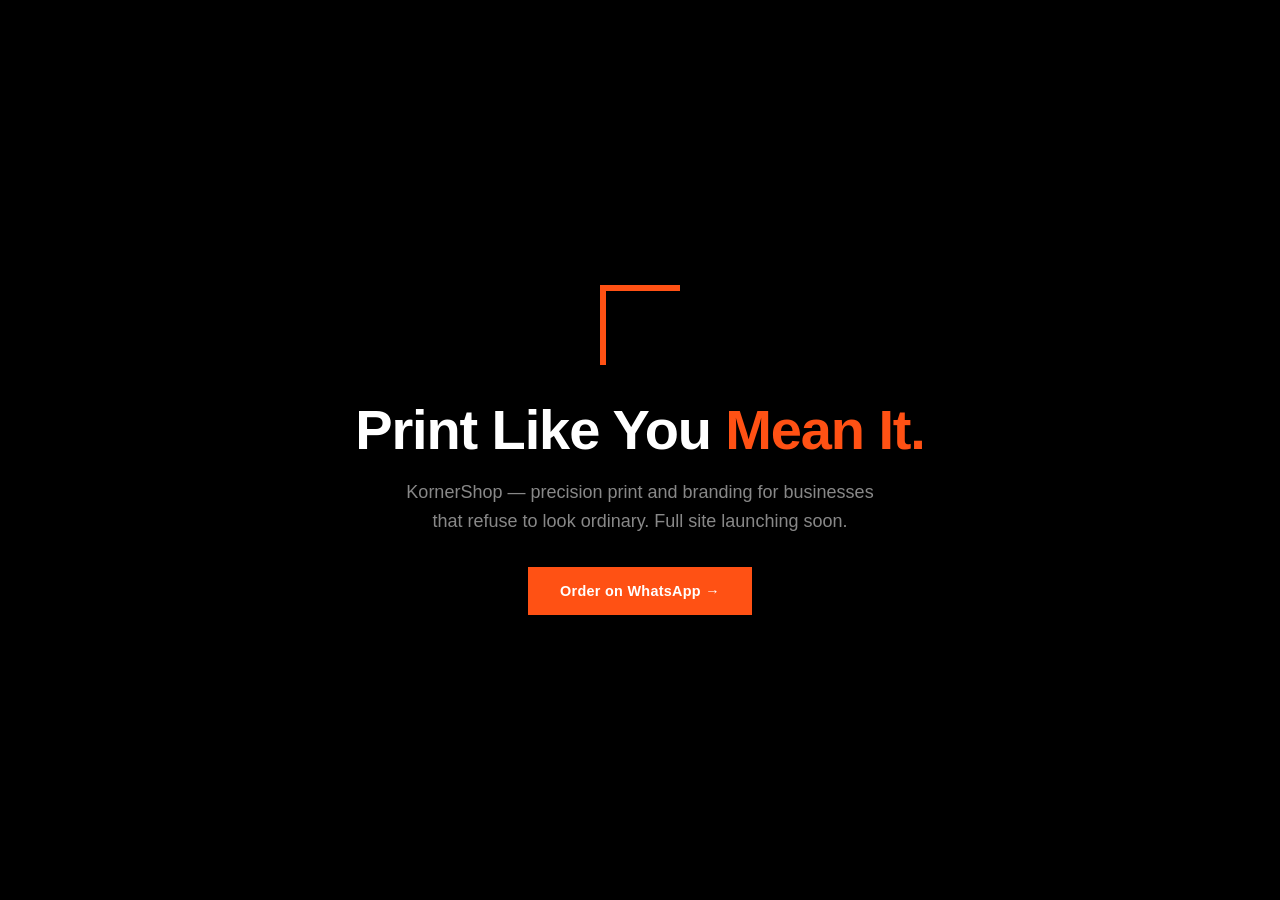
==== index.html @ e6c9abdc "Initial deploy — coming soon placeholder" ====
<!DOCTYPE html>
<html lang="en">
<head>
  <meta charset="UTF-8">
  <meta name="viewport" content="width=device-width, initial-scale=1.0">
  <title>KornerShop — Print Like You Mean It.</title>
  <style>
    * { margin: 0; padding: 0; box-sizing: border-box; }
    body {
      background: #000;
      color: #fff;
      font-family: 'Arial', sans-serif;
      min-height: 100vh;
      display: flex;
      flex-direction: column;
      align-items: center;
      justify-content: center;
      text-align: center;
      padding: 2rem;
    }
    .mark {
      width: 80px;
      height: 80px;
      border-top: 6px solid #FF5114;
      border-left: 6px solid #FF5114;
      margin-bottom: 2rem;
    }
    h1 {
      font-size: clamp(2rem, 5vw, 3.5rem);
      font-weight: 700;
      letter-spacing: -0.02em;
      margin-bottom: 1rem;
    }
    .orange { color: #FF5114; }
    p {
      font-size: 1.125rem;
      color: #888;
      max-width: 480px;
      line-height: 1.6;
      margin-bottom: 2rem;
    }
    a {
      display: inline-block;
      background: #FF5114;
      color: #fff;
      padding: 1rem 2rem;
      text-decoration: none;
      font-weight: 600;
      font-size: 0.9rem;
      letter-spacing: 0.02em;
    }
  </style>
</head>
<body>
  <div class="mark"></div>
  <h1>Print Like You <span class="orange">Mean It.</span></h1>
  <p>KornerShop — precision print and branding for businesses that refuse to look ordinary. Full site launching soon.</p>
  <a href="https://wa.me/+2348169223401?text=Hi%20KornerShop%2C%20I%27d%20like%20to%20discuss%20a%20print%20order."
     target="_blank">Order on WhatsApp →</a>
</body>
</html>
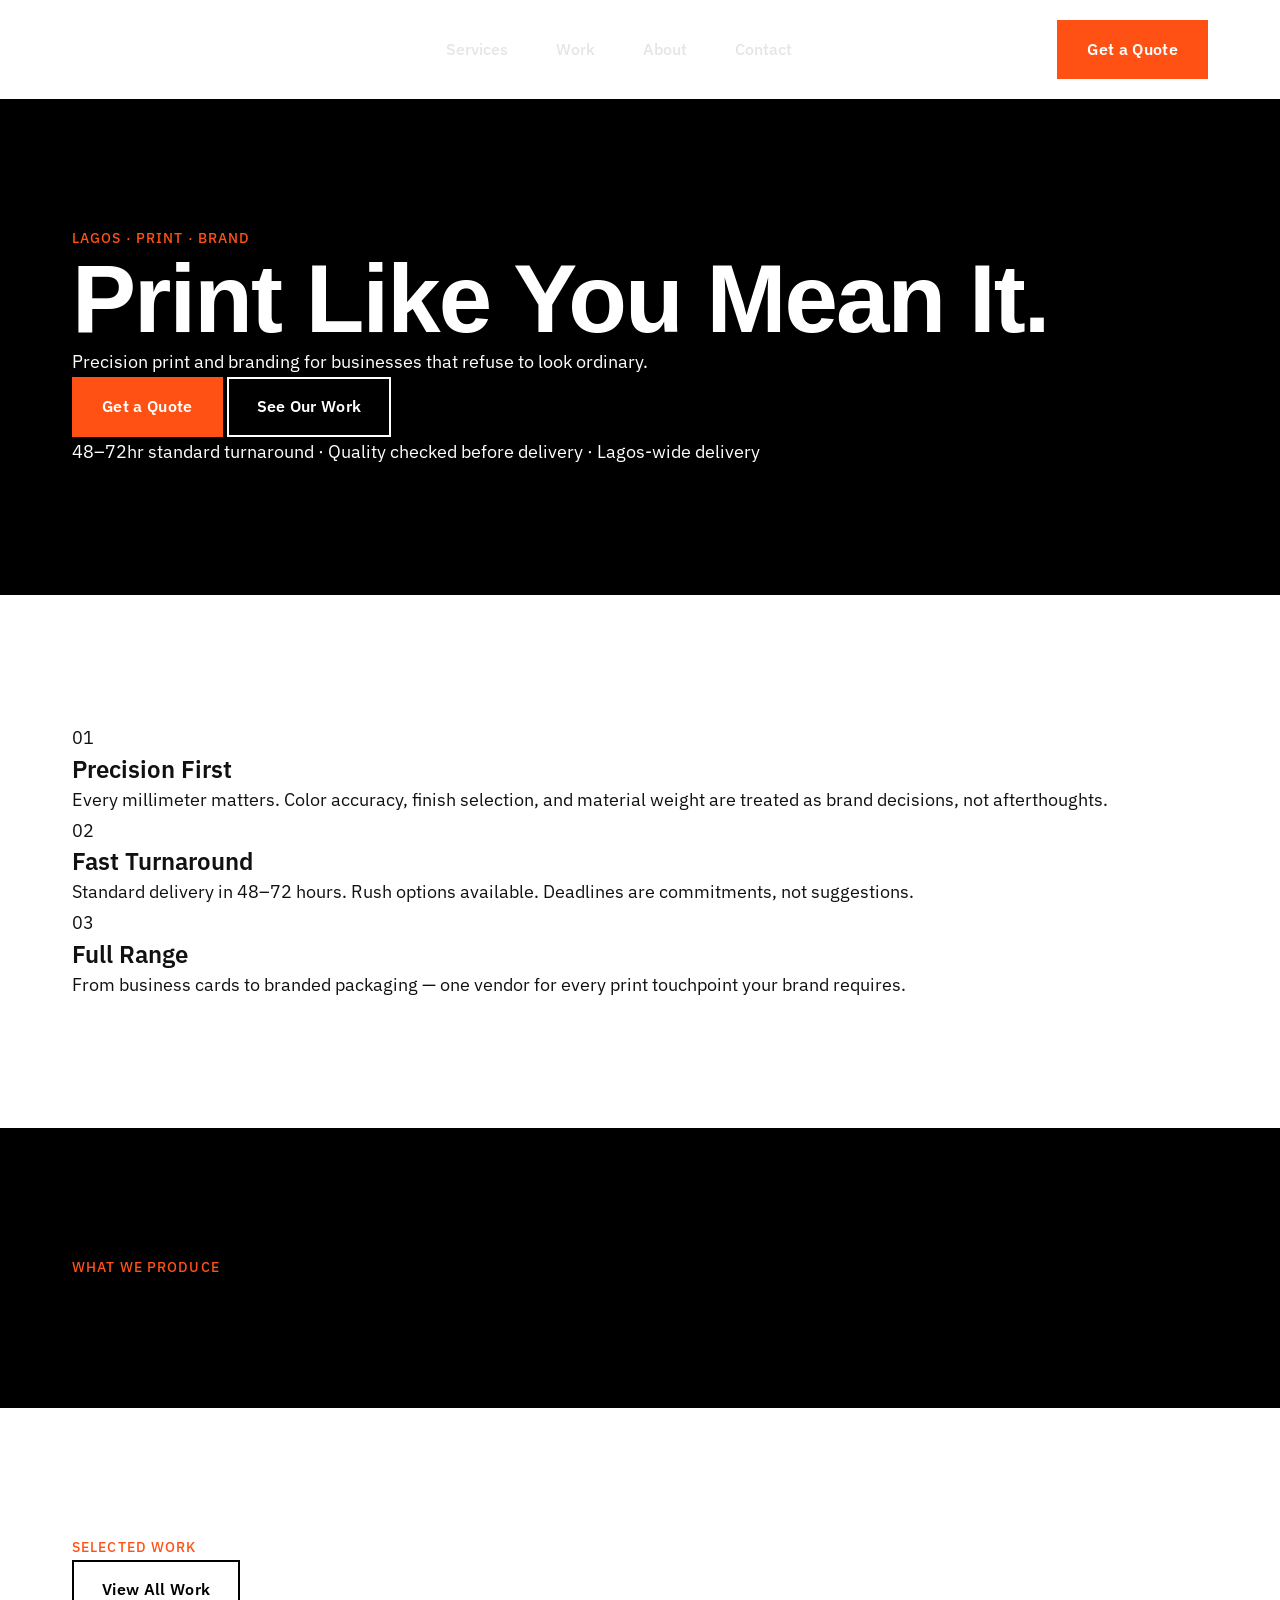
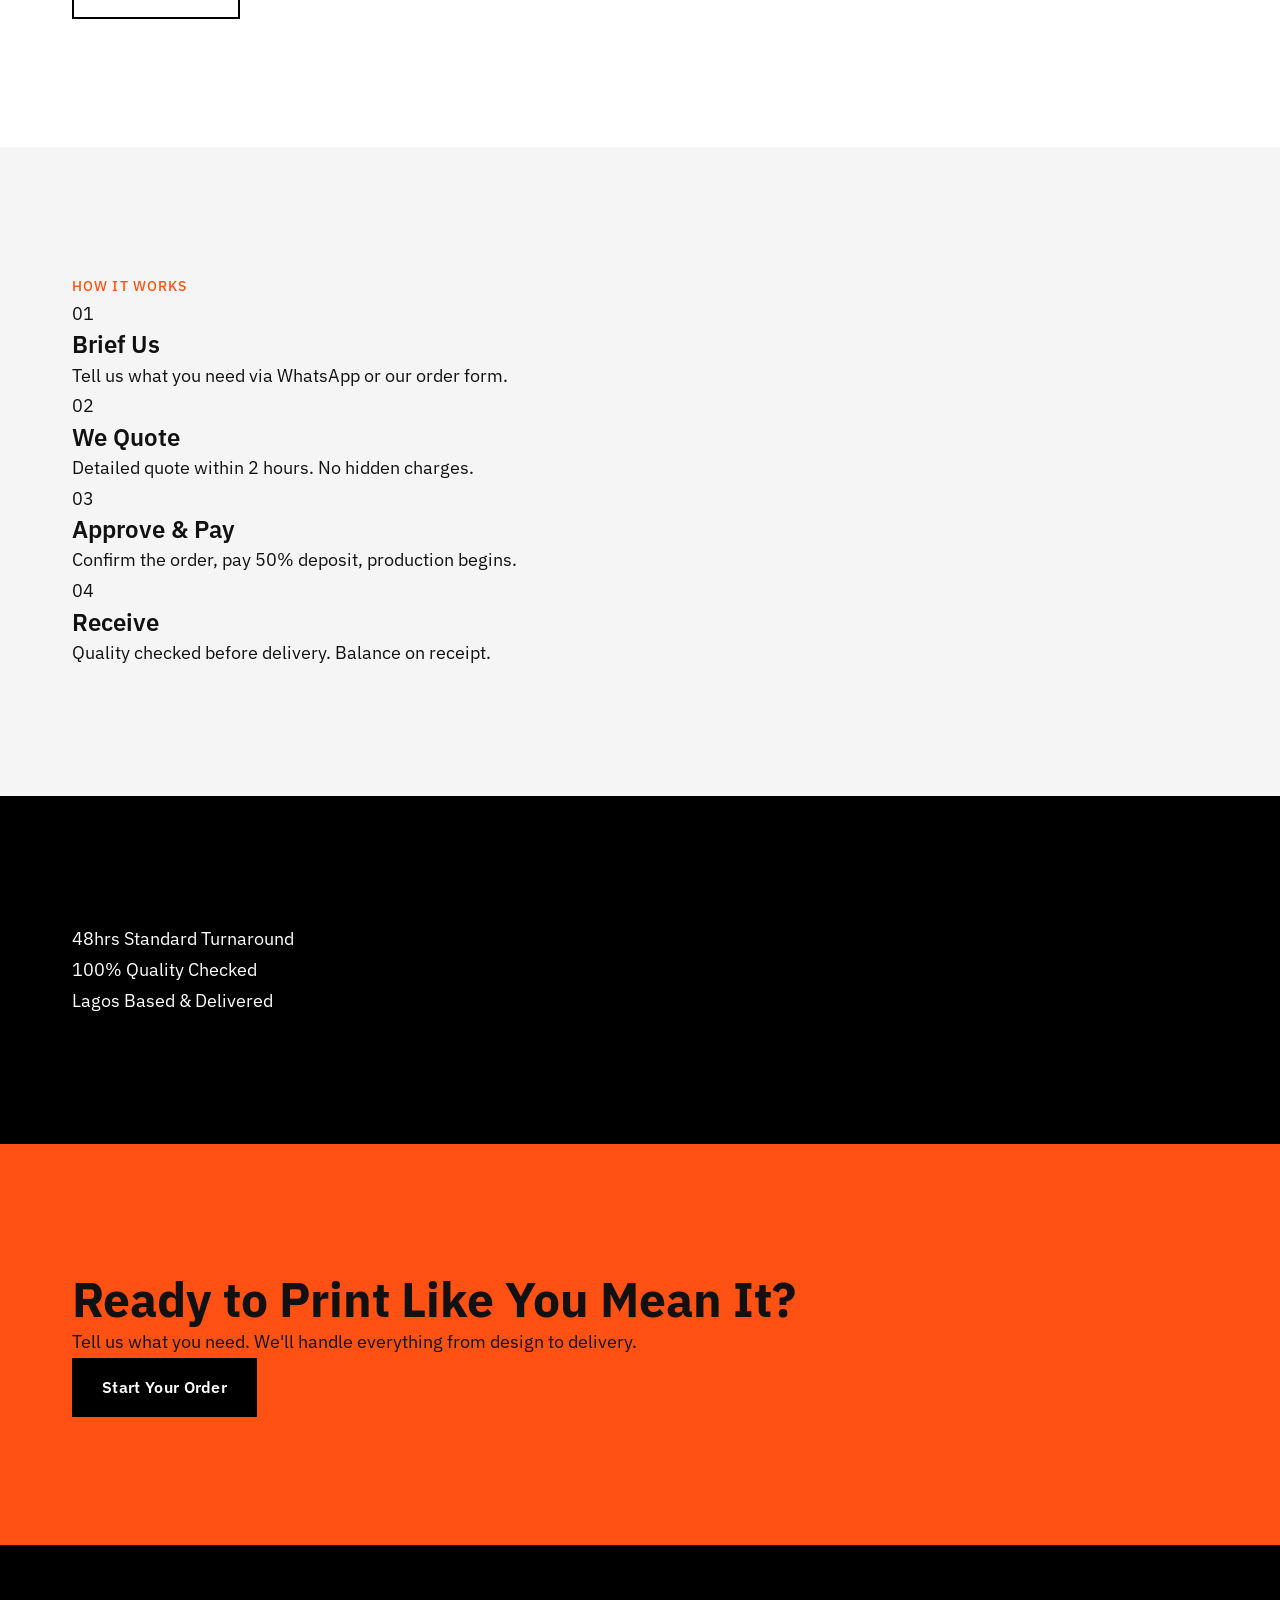
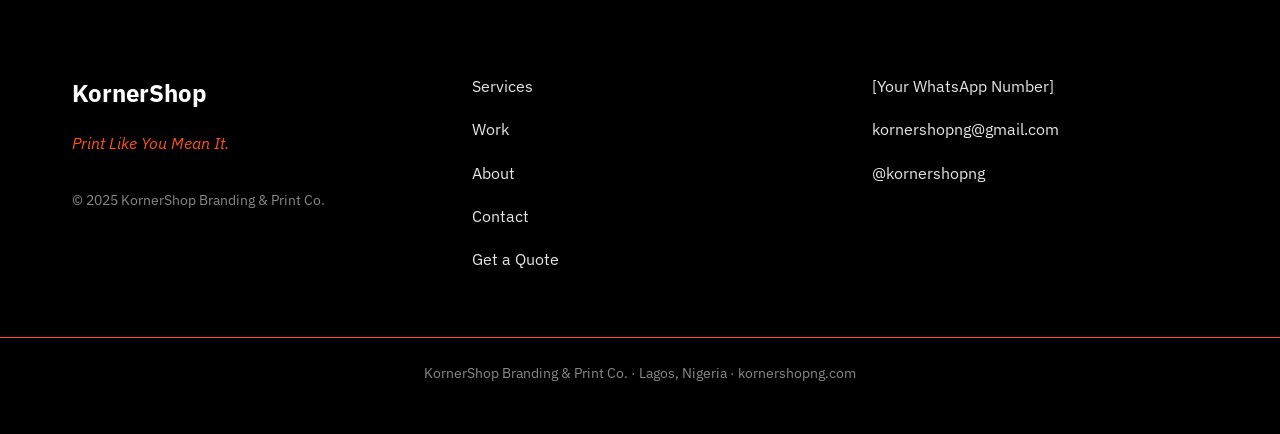
==== commit 282f6d59: "Updated CSS files and added new HTML pages for the website. The commit includes modifications to the" ====
--- a/index.html
+++ b/index.html
@@ -3,59 +3,247 @@
 <head>
   <meta charset="UTF-8">
   <meta name="viewport" content="width=device-width, initial-scale=1.0">
+
+  <!-- Primary Meta -->
   <title>KornerShop — Print Like You Mean It.</title>
-  <style>
-    * { margin: 0; padding: 0; box-sizing: border-box; }
-    body {
-      background: #000;
-      color: #fff;
-      font-family: 'Arial', sans-serif;
-      min-height: 100vh;
-      display: flex;
-      flex-direction: column;
-      align-items: center;
-      justify-content: center;
-      text-align: center;
-      padding: 2rem;
-    }
-    .mark {
-      width: 80px;
-      height: 80px;
-      border-top: 6px solid #FF5114;
-      border-left: 6px solid #FF5114;
-      margin-bottom: 2rem;
-    }
-    h1 {
-      font-size: clamp(2rem, 5vw, 3.5rem);
-      font-weight: 700;
-      letter-spacing: -0.02em;
-      margin-bottom: 1rem;
-    }
-    .orange { color: #FF5114; }
-    p {
-      font-size: 1.125rem;
-      color: #888;
-      max-width: 480px;
-      line-height: 1.6;
-      margin-bottom: 2rem;
-    }
-    a {
-      display: inline-block;
-      background: #FF5114;
-      color: #fff;
-      padding: 1rem 2rem;
-      text-decoration: none;
-      font-weight: 600;
-      font-size: 0.9rem;
-      letter-spacing: 0.02em;
-    }
-  </style>
+  <meta name="description" content="Precision print and branding for businesses that refuse to look ordinary. Business cards, packaging, signage, branded clothing and more. Based in Lagos, Nigeria.">
+  <meta name="author" content="KornerShop Branding & Print Co.">
+
+  <!-- Open Graph -->
+  <meta property="og:type"        content="website">
+  <meta property="og:url"         content="https://kornershopng.com/">
+  <meta property="og:title"       content="KornerShop — Print Like You Mean It.">
+  <meta property="og:description" content="Precision print and branding for businesses that refuse to look ordinary.">
+  <meta property="og:image"       content="/assets/images/ui/og-image.jpg">
+
+  <!-- Twitter -->
+  <meta name="twitter:card"        content="summary_large_image">
+  <meta name="twitter:title"       content="KornerShop — Print Like You Mean It.">
+  <meta name="twitter:description" content="Precision print and branding for businesses that refuse to look ordinary.">
+  <meta name="twitter:image"       content="/assets/images/ui/og-image.jpg">
+
+  <!-- Favicon -->
+  <link rel="icon" type="image/svg+xml" href="/assets/images/logo/favicon.svg">
+
+  <!-- Google Fonts preconnect -->
+  <link rel="preconnect" href="https://fonts.googleapis.com">
+  <link rel="preconnect" href="https://fonts.gstatic.com" crossorigin>
+
+  <!-- CSS — order matters -->
+  <link rel="stylesheet" href="/assets/css/variables.css">
+  <link rel="stylesheet" href="/assets/css/reset.css">
+  <link rel="stylesheet" href="/assets/css/global.css">
+  <link rel="stylesheet" href="/assets/css/components.css">
+  <link rel="stylesheet" href="/assets/css/animations.css">
 </head>
+
 <body>
-  <div class="mark"></div>
-  <h1>Print Like You <span class="orange">Mean It.</span></h1>
-  <p>KornerShop — precision print and branding for businesses that refuse to look ordinary. Full site launching soon.</p>
-  <a href="https://wa.me/+2348169223401?text=Hi%20KornerShop%2C%20I%27d%20like%20to%20discuss%20a%20print%20order."
-     target="_blank">Order on WhatsApp →</a>
+
+  <!-- NAVIGATION -->
+  <header class="nav" id="nav">
+    <div class="container nav__inner">
+      <a href="/" class="nav__logo" aria-label="KornerShop Home">
+        <!-- Logo SVG inline or img tag goes here -->
+        <span class="nav__wordmark">KornerShop</span>
+      </a>
+
+      <nav class="nav__links" aria-label="Primary navigation">
+        <a href="/services.html">Services</a>
+        <a href="/work.html">Work</a>
+        <a href="/about.html">About</a>
+        <a href="/contact.html">Contact</a>
+      </nav>
+
+      <a href="https://wa.me/[YOUR_NUMBER]?text=Hi%20KornerShop%2C%20I%27d%20like%20to%20discuss%20a%20print%20order."
+         class="btn btn--primary nav__cta"
+         target="_blank"
+         rel="noopener noreferrer">
+        Get a Quote
+      </a>
+
+      <button class="nav__hamburger" aria-label="Open menu" aria-expanded="false" aria-controls="mobile-menu">
+        <span></span>
+        <span></span>
+        <span></span>
+      </button>
+    </div>
+  </header>
+
+  <!-- MOBILE MENU -->
+  <div class="mobile-menu" id="mobile-menu" aria-hidden="true">
+    <nav aria-label="Mobile navigation">
+      <a href="/services.html">Services</a>
+      <a href="/work.html">Work</a>
+      <a href="/about.html">About</a>
+      <a href="/contact.html">Contact</a>
+      <a href="https://wa.me/[YOUR_NUMBER]?text=Hi%20KornerShop%2C%20I%27d%20like%20to%20discuss%20a%20print%20order."
+         target="_blank" rel="noopener noreferrer">
+        Get a Quote
+      </a>
+    </nav>
+  </div>
+
+  <main>
+
+    <!-- HERO -->
+    <section class="hero section section--dark">
+      <div class="container hero__inner">
+        <div class="hero__content">
+          <p class="label">Lagos · Print · Brand</p>
+          <h1 class="display hero__headline">Print Like You Mean It.</h1>
+          <p class="hero__sub">Precision print and branding for businesses that refuse to look ordinary.</p>
+          <div class="hero__ctas">
+            <a href="https://wa.me/[YOUR_NUMBER]?text=Hi%20KornerShop%2C%20I%27d%20like%20to%20discuss%20a%20print%20order."
+               class="btn btn--primary"
+               target="_blank" rel="noopener noreferrer">
+              Get a Quote
+            </a>
+            <a href="/work.html" class="btn btn--outline">
+              See Our Work
+            </a>
+          </div>
+          <p class="hero__trust">48–72hr standard turnaround · Quality checked before delivery · Lagos-wide delivery</p>
+        </div>
+        <div class="hero__visual">
+          <!-- Hero image or geometric composition goes here -->
+        </div>
+      </div>
+    </section>
+
+    <!-- PILLARS -->
+    <section class="pillars section section--light">
+      <div class="container pillars__grid">
+        <div class="pillar">
+          <span class="pillar__num">01</span>
+          <h3 class="pillar__name">Precision First</h3>
+          <p class="pillar__text">Every millimeter matters. Color accuracy, finish selection, and material weight are treated as brand decisions, not afterthoughts.</p>
+        </div>
+        <div class="pillar">
+          <span class="pillar__num">02</span>
+          <h3 class="pillar__name">Fast Turnaround</h3>
+          <p class="pillar__text">Standard delivery in 48–72 hours. Rush options available. Deadlines are commitments, not suggestions.</p>
+        </div>
+        <div class="pillar">
+          <span class="pillar__num">03</span>
+          <h3 class="pillar__name">Full Range</h3>
+          <p class="pillar__text">From business cards to branded packaging — one vendor for every print touchpoint your brand requires.</p>
+        </div>
+      </div>
+    </section>
+
+    <!-- SERVICES -->
+    <section class="services section section--dark">
+      <div class="container">
+        <p class="label">What We Produce</p>
+        <div class="services__grid">
+          <!-- Service cards — built in components.css -->
+        </div>
+      </div>
+    </section>
+
+    <!-- WORK SHOWCASE -->
+    <section class="showcase section section--light">
+      <div class="container">
+        <p class="label">Selected Work</p>
+        <div class="showcase__grid">
+          <!-- Portfolio images go here -->
+        </div>
+        <a href="/work.html" class="btn btn--outline-dark">View All Work</a>
+      </div>
+    </section>
+
+    <!-- PROCESS -->
+    <section class="process section section--gray">
+      <div class="container">
+        <p class="label">How It Works</p>
+        <div class="process__steps">
+          <div class="process__step">
+            <span class="process__num">01</span>
+            <h3>Brief Us</h3>
+            <p>Tell us what you need via WhatsApp or our order form.</p>
+          </div>
+          <div class="process__step">
+            <span class="process__num">02</span>
+            <h3>We Quote</h3>
+            <p>Detailed quote within 2 hours. No hidden charges.</p>
+          </div>
+          <div class="process__step">
+            <span class="process__num">03</span>
+            <h3>Approve & Pay</h3>
+            <p>Confirm the order, pay 50% deposit, production begins.</p>
+          </div>
+          <div class="process__step">
+            <span class="process__num">04</span>
+            <h3>Receive</h3>
+            <p>Quality checked before delivery. Balance on receipt.</p>
+          </div>
+        </div>
+      </div>
+    </section>
+
+    <!-- SOCIAL PROOF -->
+    <section class="proof section section--dark">
+      <div class="container">
+        <div class="proof__stats">
+          <div class="proof__stat">
+            <span class="proof__num">48hrs</span>
+            <span class="proof__label">Standard Turnaround</span>
+          </div>
+          <div class="proof__stat">
+            <span class="proof__num">100%</span>
+            <span class="proof__label">Quality Checked</span>
+          </div>
+          <div class="proof__stat">
+            <span class="proof__num">Lagos</span>
+            <span class="proof__label">Based & Delivered</span>
+          </div>
+        </div>
+      </div>
+    </section>
+
+    <!-- CTA BLOCK -->
+    <section class="cta-block section bg-orange">
+      <div class="container cta-block__inner">
+        <h2 class="cta-block__headline">Ready to Print Like You Mean It?</h2>
+        <p class="cta-block__sub">Tell us what you need. We'll handle everything from design to delivery.</p>
+        <a href="https://wa.me/+2348169223401?text=Hi%20KornerShop%2C%20I%27d%20like%20to%20discuss%20a%20print%20order."
+           class="btn btn--dark"
+           target="_blank" rel="noopener noreferrer">
+          Start Your Order
+        </a>
+      </div>
+    </section>
+
+  </main>
+
+  <!-- FOOTER -->
+  <footer class="footer section--dark">
+    <div class="container footer__inner">
+      <div class="footer__brand">
+        <span class="footer__wordmark">KornerShop</span>
+        <p class="footer__tagline">Print Like You Mean It.</p>
+        <p class="footer__copy">&copy; 2025 KornerShop Branding & Print Co.</p>
+      </div>
+      <div class="footer__nav">
+        <a href="/services.html">Services</a>
+        <a href="/work.html">Work</a>
+        <a href="/about.html">About</a>
+        <a href="/contact.html">Contact</a>
+        <a href="https://wa.me/[YOUR_NUMBER]" target="_blank" rel="noopener noreferrer">Get a Quote</a>
+      </div>
+      <div class="footer__contact">
+        <a href="https://wa.me/[YOUR_NUMBER]" target="_blank" rel="noopener noreferrer">[Your WhatsApp Number]</a>
+        <a href="mailto:kornershopng@gmail.com">kornershopng@gmail.com</a>
+        <a href="https://instagram.com/kornershopng" target="_blank" rel="noopener noreferrer">@kornershopng</a>
+      </div>
+    </div>
+    <div class="footer__bar"></div>
+    <p class="footer__legal container">KornerShop Branding & Print Co. · Lagos, Nigeria · kornershopng.com</p>
+  </footer>
+
+  <!-- JS -->
+  <script src="/assets/js/main.js" defer></script>
+  <script src="/assets/js/animations.js" defer></script>
+
 </body>
 </html>
--- a/assets/css/variables.css
+++ b/assets/css/variables.css
@@ -0,0 +1,71 @@
+:root {
+
+  /* ── COLORS ─────────────────────────────── */
+  --color-black:        #000000;
+  --color-white:        #FFFFFF;
+  --color-orange:       #FF5114;
+  --color-orange-dark:  #D4511F;
+  --color-orange-light: #FF7347;
+
+  --color-gray-900:     #111111;
+  --color-gray-800:     #1A1A1A;
+  --color-gray-700:     #2D2D2D;
+  --color-gray-500:     #888888;
+  --color-gray-200:     #E5E5E5;
+  --color-gray-100:     #F5F5F5;
+
+  /* ── TYPOGRAPHY ──────────────────────────── */
+  --font-primary:   'IBM Plex Sans', sans-serif;
+  --font-display:   'Clash Display', sans-serif;
+
+  /* Fluid type scale */
+  --text-xs:    clamp(0.75rem,  1.5vw,  0.875rem);
+  --text-sm:    clamp(0.875rem, 1.5vw,  1rem);
+  --text-base:  clamp(1rem,     2vw,    1.125rem);
+  --text-lg:    clamp(1.125rem, 2vw,    1.25rem);
+  --text-xl:    clamp(1.25rem,  2.5vw,  1.5rem);
+  --text-2xl:   clamp(1.5rem,   3vw,    2rem);
+  --text-3xl:   clamp(2rem,     4vw,    3rem);
+  --text-4xl:   clamp(2.5rem,   5vw,    4rem);
+  --text-hero:  clamp(3rem,     8vw,    6rem);
+
+  /* ── SPACING ─────────────────────────────── */
+  --space-xs:   0.5rem;
+  --space-sm:   1rem;
+  --space-md:   1.5rem;
+  --space-lg:   2rem;
+  --space-xl:   3rem;
+  --space-2xl:  4rem;
+  --space-3xl:  6rem;
+  --space-4xl:  8rem;
+  --space-5xl:  12rem;
+
+  /* ── LAYOUT ──────────────────────────────── */
+  --container-max:     1200px;
+  --container-padding: clamp(1rem, 5vw, 2rem);
+
+  /* ── BORDERS ─────────────────────────────── */
+  --radius-sm:  4px;
+  --radius-md:  8px;
+  --radius-lg:  16px;
+
+  /* ── TRANSITIONS ─────────────────────────── */
+  --transition-fast:   150ms ease;
+  --transition-base:   300ms ease;
+  --transition-slow:   500ms ease;
+  --transition-crawl:  700ms ease;
+
+  /* ── SHADOWS ─────────────────────────────── */
+  --shadow-sm:     0 1px 3px rgba(0, 0, 0, 0.12);
+  --shadow-md:     0 4px 16px rgba(0, 0, 0, 0.12);
+  --shadow-lg:     0 8px 32px rgba(0, 0, 0, 0.16);
+  --shadow-orange: 0 4px 24px rgba(255, 81, 20, 0.30);
+
+  /* ── Z-INDEX SCALE ───────────────────────── */
+  --z-below:    -1;
+  --z-base:      0;
+  --z-raised:    10;
+  --z-overlay:   100;
+  --z-nav:       200;
+  --z-modal:     300;
+}
--- a/assets/css/global.css
+++ b/assets/css/global.css
@@ -0,0 +1,159 @@
+@import url('https://fonts.googleapis.com/css2?family=IBM+Plex+Sans:ital,wght@0,300;0,400;0,500;0,600;0,700;1,300;1,400&display=swap');
+
+/* Clash Display — self-hosted from /assets/fonts/ */
+@font-face {
+  font-family: 'Clash Display';
+  src: url('../fonts/ClashDisplay-Bold.woff2') format('woff2'),
+       url('../fonts/ClashDisplay-Bold.woff')  format('woff');
+  font-weight: 700;
+  font-style: normal;
+  font-display: swap;
+}
+
+@font-face {
+  font-family: 'Clash Display';
+  src: url('../fonts/ClashDisplay-Semibold.woff2') format('woff2'),
+       url('../fonts/ClashDisplay-Semibold.woff')  format('woff');
+  font-weight: 600;
+  font-style: normal;
+  font-display: swap;
+}
+
+@font-face {
+  font-family: 'Clash Display';
+  src: url('../fonts/ClashDisplay-Regular.woff2') format('woff2'),
+       url('../fonts/ClashDisplay-Regular.woff')  format('woff');
+  font-weight: 400;
+  font-style: normal;
+  font-display: swap;
+}
+
+/* ── BASE ────────────────────────────────────────── */
+
+body {
+  font-family: var(--font-primary);
+  font-size: var(--text-base);
+  color: var(--color-gray-900);
+  background-color: var(--color-white);
+  overflow-x: hidden;
+}
+
+/* ── CONTAINER ───────────────────────────────────── */
+
+.container {
+  width: 100%;
+  max-width: var(--container-max);
+  margin-inline: auto;
+  padding-inline: var(--container-padding);
+}
+
+/* ── TYPOGRAPHY ──────────────────────────────────── */
+
+.font-display { font-family: var(--font-display); }
+.font-primary { font-family: var(--font-primary); }
+
+h1, .h1 {
+  font-family: var(--font-primary);
+  font-size: var(--text-4xl);
+  font-weight: 700;
+  line-height: 1.1;
+  letter-spacing: -0.01em;
+}
+
+h2, .h2 {
+  font-family: var(--font-primary);
+  font-size: var(--text-3xl);
+  font-weight: 700;
+  line-height: 1.15;
+}
+
+h3, .h3 {
+  font-family: var(--font-primary);
+  font-size: var(--text-xl);
+  font-weight: 600;
+  line-height: 1.3;
+}
+
+.display {
+  font-family: var(--font-display);
+  font-size: var(--text-hero);
+  font-weight: 700;
+  line-height: 1.0;
+  letter-spacing: -0.02em;
+}
+
+.label {
+  font-family: var(--font-primary);
+  font-size: var(--text-xs);
+  font-weight: 500;
+  letter-spacing: 0.08em;
+  text-transform: uppercase;
+  color: var(--color-orange);
+}
+
+/* ── LINKS ───────────────────────────────────────── */
+
+a {
+  color: inherit;
+  text-decoration: none;
+  transition: color var(--transition-fast);
+}
+
+/* ── SELECTION ───────────────────────────────────── */
+
+::selection {
+  background-color: var(--color-orange);
+  color: var(--color-white);
+}
+
+/* ── SCROLLBAR ───────────────────────────────────── */
+
+::-webkit-scrollbar { width: 6px; }
+::-webkit-scrollbar-track { background: var(--color-black); }
+::-webkit-scrollbar-thumb {
+  background: var(--color-orange);
+  border-radius: 3px;
+}
+
+/* ── UTILITY CLASSES ─────────────────────────────── */
+
+.sr-only {
+  position: absolute;
+  width: 1px;
+  height: 1px;
+  padding: 0;
+  margin: -1px;
+  overflow: hidden;
+  clip: rect(0, 0, 0, 0);
+  white-space: nowrap;
+  border: 0;
+}
+
+.text-orange  { color: var(--color-orange); }
+.text-white   { color: var(--color-white); }
+.text-black   { color: var(--color-black); }
+.text-muted   { color: var(--color-gray-500); }
+
+.bg-black     { background-color: var(--color-black); }
+.bg-white     { background-color: var(--color-white); }
+.bg-orange    { background-color: var(--color-orange); }
+.bg-gray      { background-color: var(--color-gray-100); }
+
+.section {
+  padding-block: var(--space-4xl);
+}
+
+.section--dark {
+  background-color: var(--color-black);
+  color: var(--color-white);
+}
+
+.section--light {
+  background-color: var(--color-white);
+  color: var(--color-gray-900);
+}
+
+.section--gray {
+  background-color: var(--color-gray-100);
+  color: var(--color-gray-900);
+}
--- a/assets/css/components.css
+++ b/assets/css/components.css
@@ -0,0 +1,375 @@
+/* ── BUTTONS ─────────────────────────────────────── */
+
+.btn {
+  display: inline-flex;
+  align-items: center;
+  gap: 0.5rem;
+  padding: 0.875rem 1.75rem;
+  font-family: var(--font-primary);
+  font-size: var(--text-sm);
+  font-weight: 600;
+  letter-spacing: 0.02em;
+  text-decoration: none;
+  border: 2px solid transparent;
+  border-radius: 0;           /* Flat corners — architectural, brand-consistent */
+  cursor: pointer;
+  transition:
+    background-color var(--transition-fast),
+    color var(--transition-fast),
+    border-color var(--transition-fast),
+    transform var(--transition-fast);
+  white-space: nowrap;
+}
+
+.btn:hover {
+  transform: translateY(-1px);
+}
+
+.btn:active {
+  transform: translateY(0);
+}
+
+/* Primary — Orange fill, white text */
+.btn--primary {
+  background-color: var(--color-orange);
+  color: var(--color-white);
+  border-color: var(--color-orange);
+}
+
+.btn--primary:hover {
+  background-color: var(--color-orange-dark);
+  border-color: var(--color-orange-dark);
+}
+
+/* Outline — White border, transparent bg (for dark backgrounds) */
+.btn--outline {
+  background-color: transparent;
+  color: var(--color-white);
+  border-color: var(--color-white);
+}
+
+.btn--outline:hover {
+  background-color: var(--color-white);
+  color: var(--color-black);
+}
+
+/* Outline Dark — Black border, transparent bg (for light backgrounds) */
+.btn--outline-dark {
+  background-color: transparent;
+  color: var(--color-black);
+  border-color: var(--color-black);
+}
+
+.btn--outline-dark:hover {
+  background-color: var(--color-black);
+  color: var(--color-white);
+}
+
+/* Dark — Black fill, white text (for orange section CTAs) */
+.btn--dark {
+  background-color: var(--color-black);
+  color: var(--color-white);
+  border-color: var(--color-black);
+}
+
+.btn--dark:hover {
+  background-color: var(--color-white);
+  color: var(--color-black);
+}
+
+/* Size modifier */
+.btn--lg {
+  padding: 1.125rem 2.25rem;
+  font-size: var(--text-base);
+}
+
+.btn--sm {
+  padding: 0.625rem 1.25rem;
+  font-size: var(--text-xs);
+}
+
+/* ── NAVIGATION ──────────────────────────────────── */
+
+.nav {
+  position: fixed;
+  top: 0;
+  left: 0;
+  right: 0;
+  z-index: var(--z-nav);
+  padding-block: 1.25rem;
+  transition: background-color var(--transition-base),
+              padding var(--transition-base);
+}
+
+/* Transparent at page top */
+.nav--top {
+  background-color: transparent;
+}
+
+/* Solid black after scroll */
+.nav--scrolled {
+  background-color: var(--color-black);
+  padding-block: 0.875rem;
+  box-shadow: 0 1px 0 rgba(255, 255, 255, 0.08);
+}
+
+.nav__inner {
+  display: flex;
+  align-items: center;
+  justify-content: space-between;
+  gap: var(--space-lg);
+}
+
+.nav__logo {
+  display: flex;
+  align-items: center;
+  gap: 0.625rem;
+  text-decoration: none;
+  flex-shrink: 0;
+}
+
+.nav__wordmark {
+  font-family: var(--font-primary);
+  font-size: 1.25rem;
+  font-weight: 700;
+  color: var(--color-white);
+  letter-spacing: -0.01em;
+}
+
+/* Replace with actual SVG logo once exported */
+
+.nav__links {
+  display: flex;
+  align-items: center;
+  gap: var(--space-xl);
+  list-style: none;
+}
+
+.nav__links a {
+  font-family: var(--font-primary);
+  font-size: var(--text-sm);
+  font-weight: 500;
+  color: var(--color-gray-200);
+  text-decoration: none;
+  position: relative;
+  transition: color var(--transition-fast);
+}
+
+.nav__links a::after {
+  content: '';
+  position: absolute;
+  bottom: -4px;
+  left: 0;
+  width: 0;
+  height: 1px;
+  background-color: var(--color-orange);
+  transition: width var(--transition-base);
+}
+
+.nav__links a:hover {
+  color: var(--color-white);
+}
+
+.nav__links a:hover::after {
+  width: 100%;
+}
+
+/* Active page indicator */
+.nav__links a.active {
+  color: var(--color-white);
+}
+
+.nav__links a.active::after {
+  width: 100%;
+}
+
+/* Hamburger */
+.nav__hamburger {
+  display: none;
+  flex-direction: column;
+  justify-content: center;
+  gap: 5px;
+  width: 28px;
+  height: 28px;
+  background: none;
+  border: none;
+  cursor: pointer;
+  padding: 0;
+}
+
+.nav__hamburger span {
+  display: block;
+  width: 100%;
+  height: 2px;
+  background-color: var(--color-white);
+  border-radius: 1px;
+  transition: transform var(--transition-base),
+              opacity var(--transition-fast);
+  transform-origin: center;
+}
+
+/* Hamburger → X animation */
+.nav__hamburger[aria-expanded="true"] span:nth-child(1) {
+  transform: translateY(7px) rotate(45deg);
+}
+.nav__hamburger[aria-expanded="true"] span:nth-child(2) {
+  opacity: 0;
+  transform: scaleX(0);
+}
+.nav__hamburger[aria-expanded="true"] span:nth-child(3) {
+  transform: translateY(-7px) rotate(-45deg);
+}
+
+/* Mobile nav overlay */
+.mobile-menu {
+  position: fixed;
+  inset: 0;
+  z-index: calc(var(--z-nav) - 1);
+  background-color: var(--color-black);
+  display: flex;
+  align-items: center;
+  justify-content: center;
+  opacity: 0;
+  pointer-events: none;
+  transition: opacity var(--transition-slow);
+}
+
+.mobile-menu.is-open {
+  opacity: 1;
+  pointer-events: all;
+}
+
+.mobile-menu nav {
+  display: flex;
+  flex-direction: column;
+  align-items: center;
+  gap: var(--space-xl);
+  text-align: center;
+}
+
+.mobile-menu nav a {
+  font-family: var(--font-display);
+  font-size: var(--text-3xl);
+  font-weight: 700;
+  color: var(--color-white);
+  text-decoration: none;
+  transition: color var(--transition-fast);
+}
+
+.mobile-menu nav a:hover {
+  color: var(--color-orange);
+}
+
+.mobile-menu nav a:last-child {
+  margin-top: var(--space-lg);
+  font-family: var(--font-primary);
+  font-size: var(--text-base);
+  color: var(--color-white);
+  background-color: var(--color-orange);
+  padding: 0.875rem 1.75rem;
+  font-weight: 600;
+}
+
+/* Responsive — hide links, show hamburger */
+@media (max-width: 768px) {
+  .nav__links,
+  .nav__cta {
+    display: none;
+  }
+
+  .nav__hamburger {
+    display: flex;
+  }
+}
+
+/* ── FOOTER ──────────────────────────────────────── */
+
+.footer {
+  background-color: var(--color-black);
+  color: var(--color-white);
+  padding-top: var(--space-4xl);
+  padding-bottom: var(--space-xl);
+}
+
+.footer__inner {
+  display: grid;
+  grid-template-columns: 1fr 1fr 1fr;
+  gap: var(--space-2xl);
+  padding-bottom: var(--space-2xl);
+}
+
+.footer__wordmark {
+  font-family: var(--font-primary);
+  font-size: 1.5rem;
+  font-weight: 700;
+  color: var(--color-white);
+  display: block;
+  margin-bottom: var(--space-sm);
+}
+
+.footer__tagline {
+  font-family: var(--font-primary);
+  font-size: var(--text-sm);
+  color: var(--color-orange);
+  font-style: italic;
+  margin-bottom: var(--space-lg);
+}
+
+.footer__copy {
+  font-size: var(--text-xs);
+  color: var(--color-gray-500);
+}
+
+.footer__nav {
+  display: flex;
+  flex-direction: column;
+  gap: var(--space-sm);
+}
+
+.footer__nav a {
+  font-size: var(--text-sm);
+  color: var(--color-gray-200);
+  text-decoration: none;
+  transition: color var(--transition-fast);
+}
+
+.footer__nav a:hover {
+  color: var(--color-orange);
+}
+
+.footer__contact {
+  display: flex;
+  flex-direction: column;
+  gap: var(--space-sm);
+}
+
+.footer__contact a {
+  font-size: var(--text-sm);
+  color: var(--color-gray-200);
+  text-decoration: none;
+  transition: color var(--transition-fast);
+}
+
+.footer__contact a:hover {
+  color: var(--color-orange);
+}
+
+/* Orange rule */
+.footer__bar {
+  height: 1px;
+  background-color: var(--color-orange);
+  margin-bottom: var(--space-md);
+}
+
+.footer__legal {
+  font-size: var(--text-xs);
+  color: var(--color-gray-500);
+  text-align: center;
+}
+
+@media (max-width: 768px) {
+  .footer__inner {
+    grid-template-columns: 1fr;
+    gap: var(--space-xl);
+  }
+}
--- a/assets/css/animations.css
+++ b/assets/css/animations.css
@@ -0,0 +1,3 @@
+/* KornerShop — Animations
+   Scroll reveals, transitions, hover states
+   Built after core layout is complete */
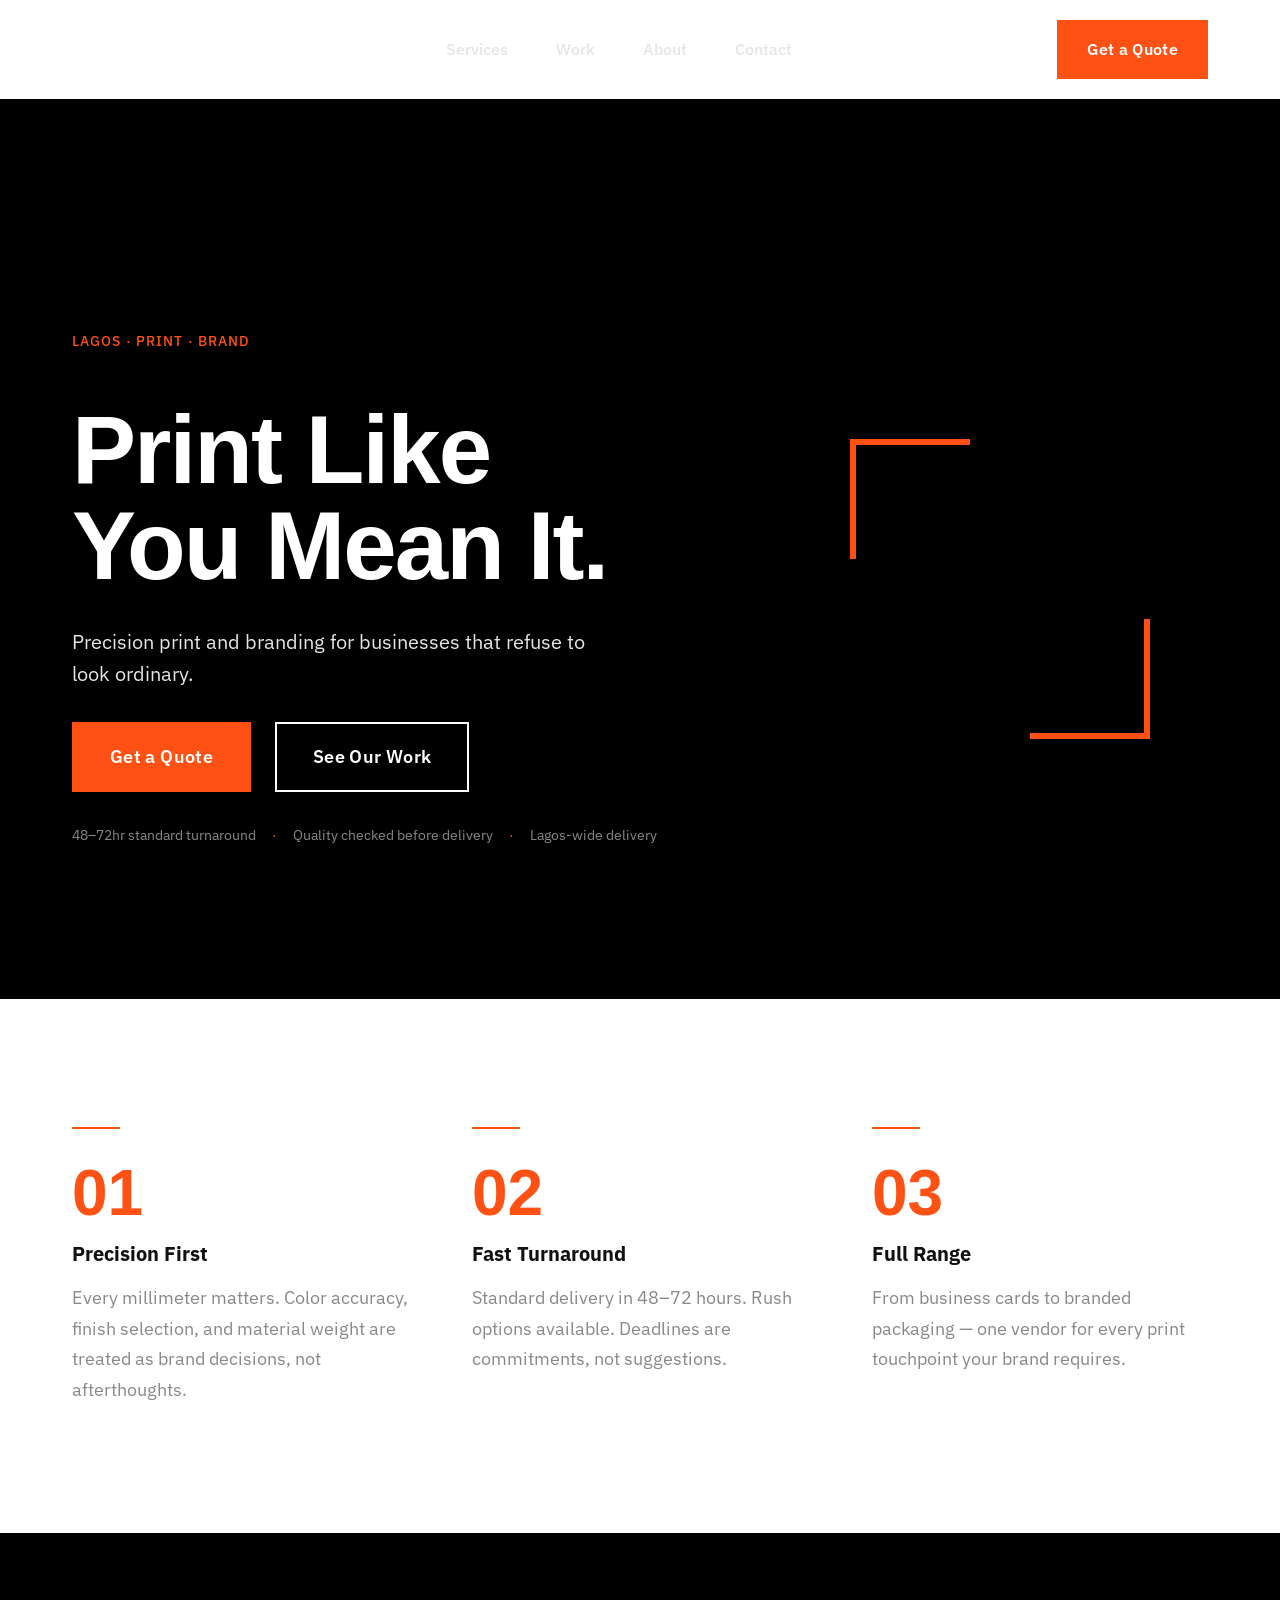
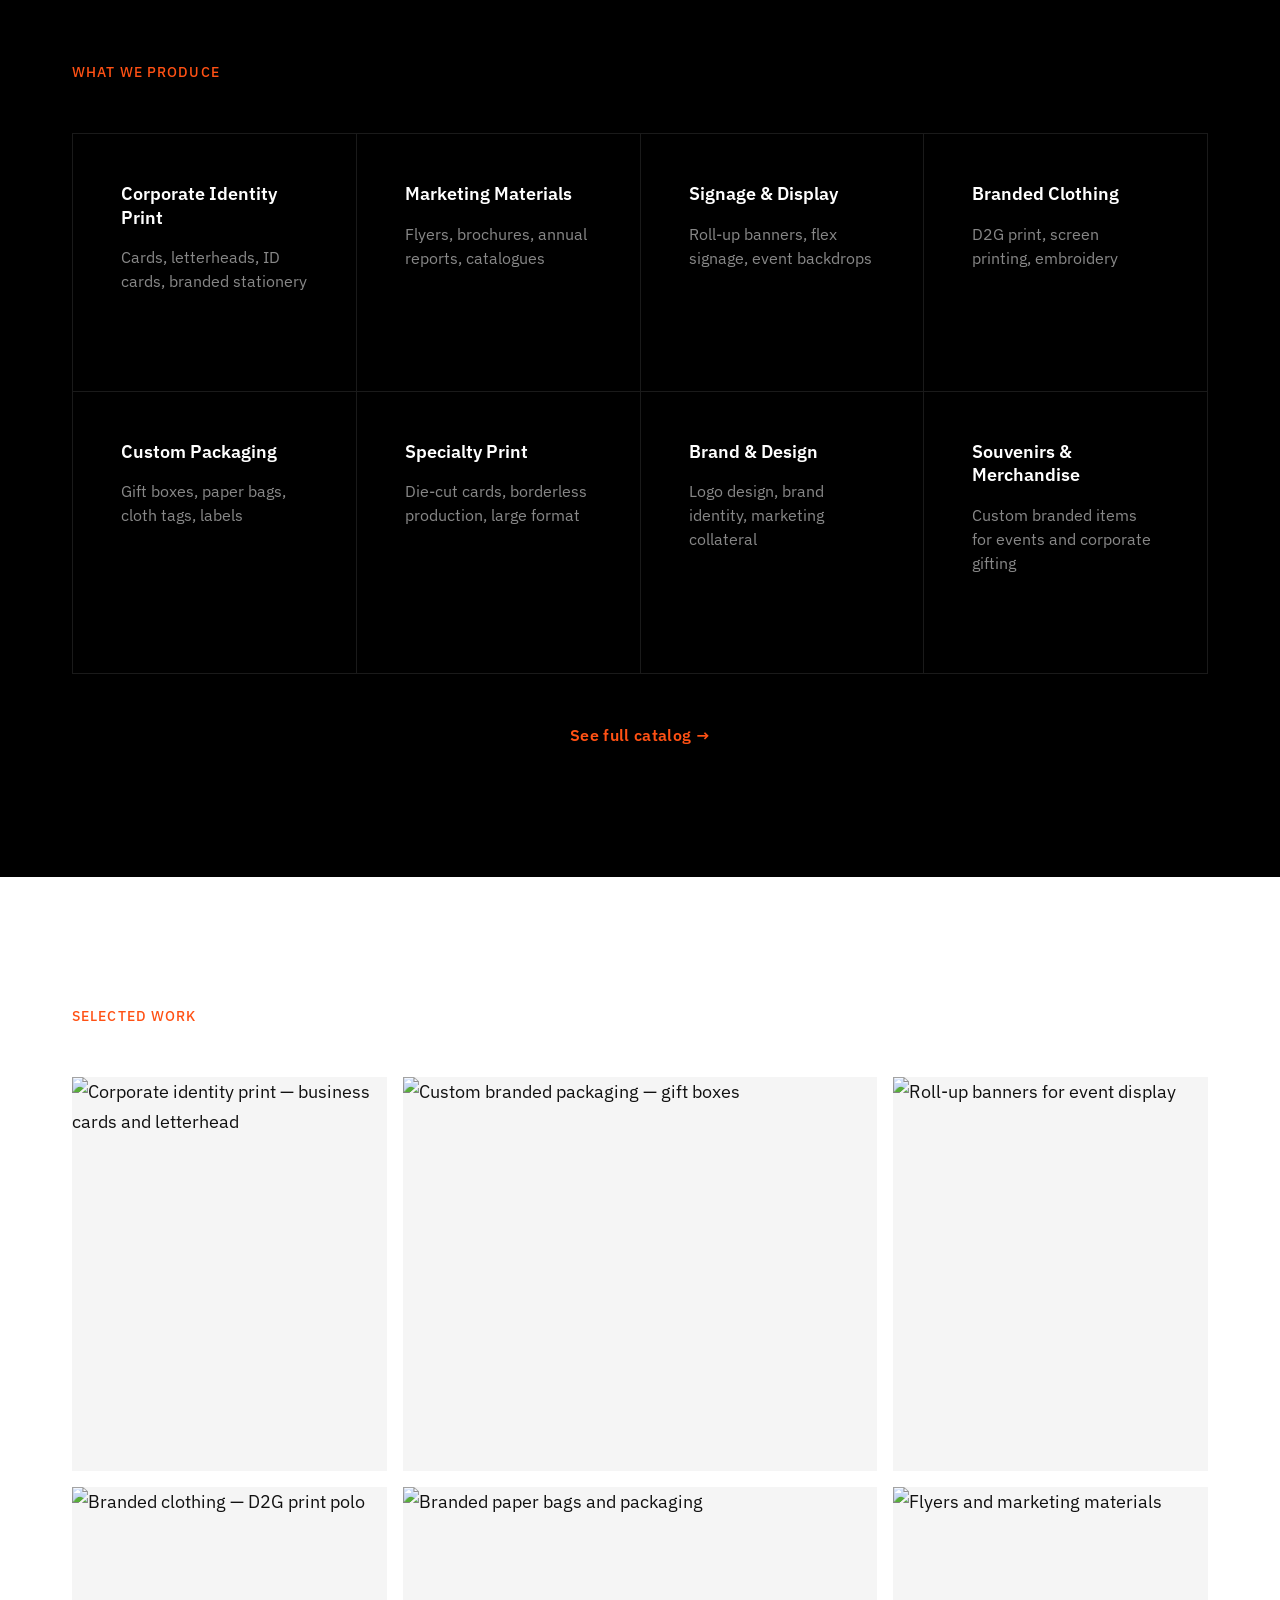
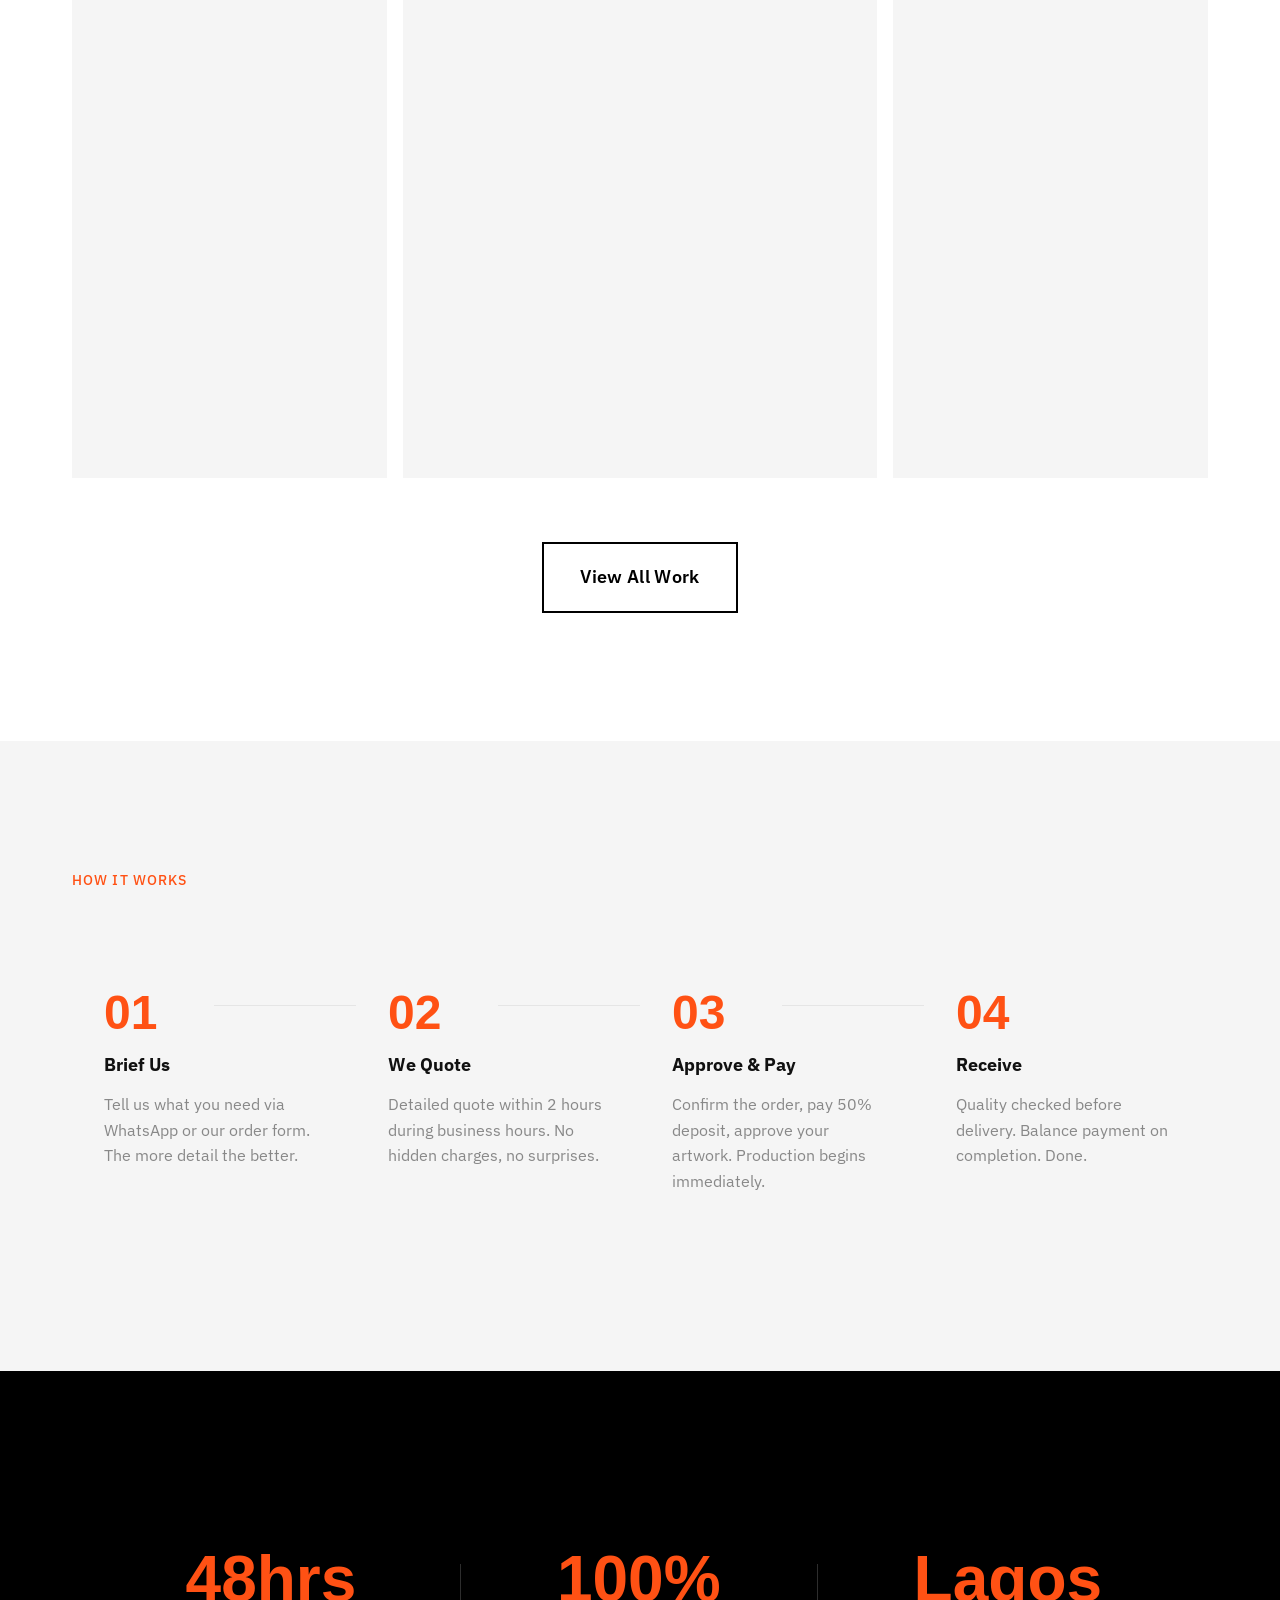
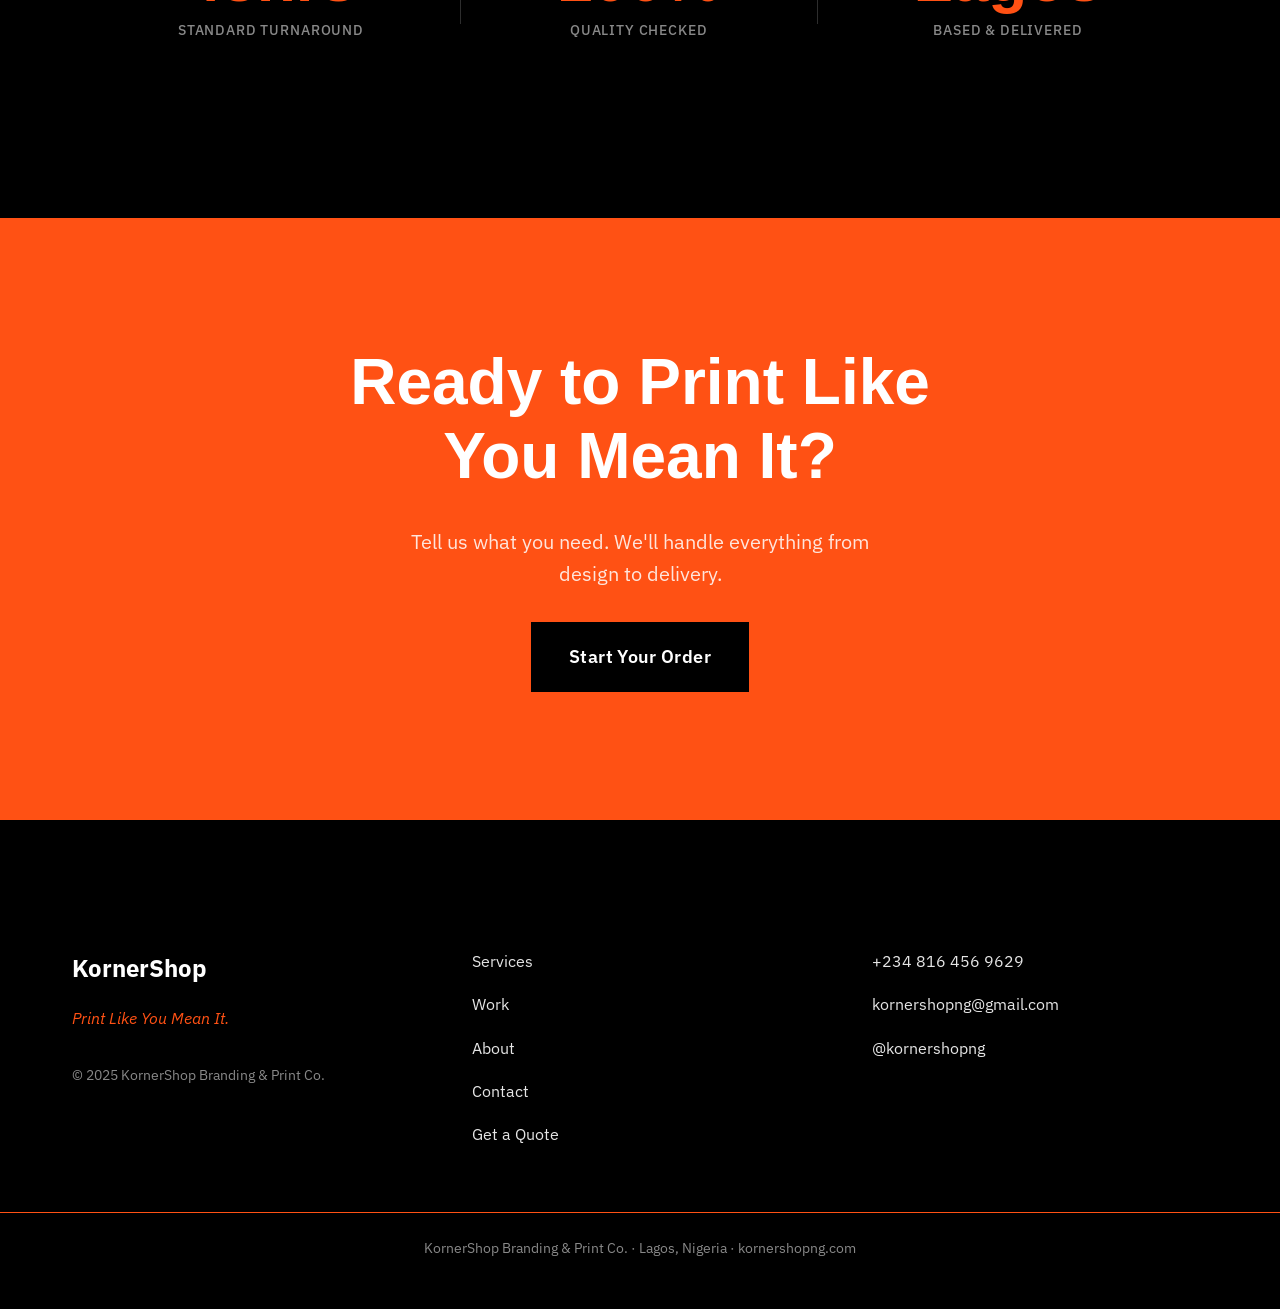
==== commit 732cd944: "Third round of edits. Updated meta descriptions for services, work, about, and contact pages. Fixed " ====
--- a/index.html
+++ b/index.html
@@ -88,46 +88,73 @@
     <!-- HERO -->
     <section class="hero section section--dark">
       <div class="container hero__inner">
+
         <div class="hero__content">
           <p class="label">Lagos · Print · Brand</p>
-          <h1 class="display hero__headline">Print Like You Mean It.</h1>
-          <p class="hero__sub">Precision print and branding for businesses that refuse to look ordinary.</p>
+          <h1 class="display hero__headline">Print Like<br>You Mean It.</h1>
+          <p class="hero__sub">
+            Precision print and branding for businesses
+            that refuse to look ordinary.
+          </p>
           <div class="hero__ctas">
-            <a href="https://wa.me/[YOUR_NUMBER]?text=Hi%20KornerShop%2C%20I%27d%20like%20to%20discuss%20a%20print%20order."
-               class="btn btn--primary"
-               target="_blank" rel="noopener noreferrer">
+            <a href="https://wa.me/[NUMBER]?text=Hi%20KornerShop%2C%20I%27d%20like%20to%20discuss%20a%20print%20order."
+              class="btn btn--primary btn--lg"
+              target="_blank" rel="noopener noreferrer">
               Get a Quote
             </a>
-            <a href="/work.html" class="btn btn--outline">
+            <a href="/work.html" class="btn btn--outline btn--lg">
               See Our Work
             </a>
           </div>
-          <p class="hero__trust">48–72hr standard turnaround · Quality checked before delivery · Lagos-wide delivery</p>
-        </div>
-        <div class="hero__visual">
-          <!-- Hero image or geometric composition goes here -->
-        </div>
+          <p class="hero__trust">
+            48–72hr standard turnaround
+            <span class="hero__trust-sep">·</span>
+            Quality checked before delivery
+            <span class="hero__trust-sep">·</span>
+            Lagos-wide delivery
+          </p>
+        </div>
+
+        <div class="hero__visual" aria-hidden="true">
+          <!-- Option A: Best portfolio photo -->
+          <!-- <img src="/assets/images/portfolio/hero-feature.webp"
+                  alt="" loading="eager" width="600" height="700"> -->
+
+          <!-- Option B: Geometric bracket composition (CSS only, no image needed) -->
+          <div class="hero__brackets">
+            <div class="bracket bracket--tl"></div>
+            <div class="bracket bracket--br"></div>
+          </div>
+        </div>
+
       </div>
     </section>
 
     <!-- PILLARS -->
     <section class="pillars section section--light">
       <div class="container pillars__grid">
-        <div class="pillar">
+
+        <div class="pillar reveal">
+          <div class="pillar__accent"></div>
           <span class="pillar__num">01</span>
           <h3 class="pillar__name">Precision First</h3>
           <p class="pillar__text">Every millimeter matters. Color accuracy, finish selection, and material weight are treated as brand decisions, not afterthoughts.</p>
         </div>
-        <div class="pillar">
+
+        <div class="pillar reveal">
+          <div class="pillar__accent"></div>
           <span class="pillar__num">02</span>
           <h3 class="pillar__name">Fast Turnaround</h3>
           <p class="pillar__text">Standard delivery in 48–72 hours. Rush options available. Deadlines are commitments, not suggestions.</p>
         </div>
-        <div class="pillar">
+
+        <div class="pillar reveal">
+          <div class="pillar__accent"></div>
           <span class="pillar__num">03</span>
           <h3 class="pillar__name">Full Range</h3>
           <p class="pillar__text">From business cards to branded packaging — one vendor for every print touchpoint your brand requires.</p>
         </div>
+
       </div>
     </section>
 
@@ -136,7 +163,58 @@
       <div class="container">
         <p class="label">What We Produce</p>
         <div class="services__grid">
-          <!-- Service cards — built in components.css -->
+
+          <a href="/services.html#corporate" class="service-card reveal">
+            <h3 class="service-card__name">Corporate Identity Print</h3>
+            <p class="service-card__text">Cards, letterheads, ID cards, branded stationery</p>
+            <span class="service-card__arrow" aria-hidden="true">→</span>
+          </a>
+
+          <a href="/services.html#marketing" class="service-card reveal">
+            <h3 class="service-card__name">Marketing Materials</h3>
+            <p class="service-card__text">Flyers, brochures, annual reports, catalogues</p>
+            <span class="service-card__arrow" aria-hidden="true">→</span>
+          </a>
+
+          <a href="/services.html#signage" class="service-card reveal">
+            <h3 class="service-card__name">Signage & Display</h3>
+            <p class="service-card__text">Roll-up banners, flex signage, event backdrops</p>
+            <span class="service-card__arrow" aria-hidden="true">→</span>
+          </a>
+
+          <a href="/services.html#clothing" class="service-card reveal">
+            <h3 class="service-card__name">Branded Clothing</h3>
+            <p class="service-card__text">D2G print, screen printing, embroidery</p>
+            <span class="service-card__arrow" aria-hidden="true">→</span>
+          </a>
+
+          <a href="/services.html#packaging" class="service-card reveal">
+            <h3 class="service-card__name">Custom Packaging</h3>
+            <p class="service-card__text">Gift boxes, paper bags, cloth tags, labels</p>
+            <span class="service-card__arrow" aria-hidden="true">→</span>
+          </a>
+
+          <a href="/services.html#specialty" class="service-card reveal">
+            <h3 class="service-card__name">Specialty Print</h3>
+            <p class="service-card__text">Die-cut cards, borderless production, large format</p>
+            <span class="service-card__arrow" aria-hidden="true">→</span>
+          </a>
+
+          <a href="/services.html#design" class="service-card reveal">
+            <h3 class="service-card__name">Brand & Design</h3>
+            <p class="service-card__text">Logo design, brand identity, marketing collateral</p>
+            <span class="service-card__arrow" aria-hidden="true">→</span>
+          </a>
+
+          <a href="/services.html#souvenirs" class="service-card reveal">
+            <h3 class="service-card__name">Souvenirs & Merchandise</h3>
+            <p class="service-card__text">Custom branded items for events and corporate gifting</p>
+            <span class="service-card__arrow" aria-hidden="true">→</span>
+          </a>
+
+        </div>
+        <div class="services__cta">
+          <a href="/services.html" class="services__link">See full catalog →</a>
         </div>
       </div>
     </section>
@@ -146,9 +224,50 @@
       <div class="container">
         <p class="label">Selected Work</p>
         <div class="showcase__grid">
-          <!-- Portfolio images go here -->
-        </div>
-        <a href="/work.html" class="btn btn--outline-dark">View All Work</a>
+
+          <!-- Replace src with your actual portfolio images -->
+          <!-- Optimized to WebP at 800px wide via Squoosh.app -->
+
+          <div class="showcase__item reveal">
+            <img src="/assets/images/portfolio/work-01.webp"
+                alt="Corporate identity print — business cards and letterhead"
+                loading="lazy" width="400" height="500">
+          </div>
+
+          <div class="showcase__item reveal">
+            <img src="/assets/images/portfolio/work-02.webp"
+                alt="Custom branded packaging — gift boxes"
+                loading="lazy" width="600" height="400">
+          </div>
+
+          <div class="showcase__item reveal">
+            <img src="/assets/images/portfolio/work-03.webp"
+                alt="Roll-up banners for event display"
+                loading="lazy" width="400" height="500">
+          </div>
+
+          <div class="showcase__item reveal">
+            <img src="/assets/images/portfolio/work-04.webp"
+                alt="Branded clothing — D2G print polo"
+                loading="lazy" width="600" height="400">
+          </div>
+
+          <div class="showcase__item reveal">
+            <img src="/assets/images/portfolio/work-05.webp"
+                alt="Branded paper bags and packaging"
+                loading="lazy" width="400" height="500">
+          </div>
+
+          <div class="showcase__item reveal">
+            <img src="/assets/images/portfolio/work-06.webp"
+                alt="Flyers and marketing materials"
+                loading="lazy" width="600" height="400">
+          </div>
+
+        </div>
+        <div style="display:flex; justify-content:center; margin-top: var(--space-2xl);">
+          <a href="/work.html" class="btn btn--outline-dark btn--lg">View All Work</a>
+        </div>
       </div>
     </section>
 
@@ -157,26 +276,34 @@
       <div class="container">
         <p class="label">How It Works</p>
         <div class="process__steps">
-          <div class="process__step">
+
+          <div class="process__step reveal">
             <span class="process__num">01</span>
-            <h3>Brief Us</h3>
-            <p>Tell us what you need via WhatsApp or our order form.</p>
-          </div>
-          <div class="process__step">
+            <div class="process__connector" aria-hidden="true"></div>
+            <h3 class="process__name">Brief Us</h3>
+            <p class="process__text">Tell us what you need via WhatsApp or our order form. The more detail the better.</p>
+          </div>
+
+          <div class="process__step reveal">
             <span class="process__num">02</span>
-            <h3>We Quote</h3>
-            <p>Detailed quote within 2 hours. No hidden charges.</p>
-          </div>
-          <div class="process__step">
+            <div class="process__connector" aria-hidden="true"></div>
+            <h3 class="process__name">We Quote</h3>
+            <p class="process__text">Detailed quote within 2 hours during business hours. No hidden charges, no surprises.</p>
+          </div>
+
+          <div class="process__step reveal">
             <span class="process__num">03</span>
-            <h3>Approve & Pay</h3>
-            <p>Confirm the order, pay 50% deposit, production begins.</p>
-          </div>
-          <div class="process__step">
+            <div class="process__connector" aria-hidden="true"></div>
+            <h3 class="process__name">Approve & Pay</h3>
+            <p class="process__text">Confirm the order, pay 50% deposit, approve your artwork. Production begins immediately.</p>
+          </div>
+
+          <div class="process__step reveal">
             <span class="process__num">04</span>
-            <h3>Receive</h3>
-            <p>Quality checked before delivery. Balance on receipt.</p>
-          </div>
+            <h3 class="process__name">Receive</h3>
+            <p class="process__text">Quality checked before delivery. Balance payment on completion. Done.</p>
+          </div>
+
         </div>
       </div>
     </section>
@@ -185,18 +312,26 @@
     <section class="proof section section--dark">
       <div class="container">
         <div class="proof__stats">
-          <div class="proof__stat">
+
+          <div class="proof__stat reveal">
             <span class="proof__num">48hrs</span>
             <span class="proof__label">Standard Turnaround</span>
           </div>
-          <div class="proof__stat">
+
+          <div class="proof__divider" aria-hidden="true"></div>
+
+          <div class="proof__stat reveal">
             <span class="proof__num">100%</span>
             <span class="proof__label">Quality Checked</span>
           </div>
-          <div class="proof__stat">
+
+          <div class="proof__divider" aria-hidden="true"></div>
+
+          <div class="proof__stat reveal">
             <span class="proof__num">Lagos</span>
             <span class="proof__label">Based & Delivered</span>
           </div>
+
         </div>
       </div>
     </section>
@@ -206,15 +341,13 @@
       <div class="container cta-block__inner">
         <h2 class="cta-block__headline">Ready to Print Like You Mean It?</h2>
         <p class="cta-block__sub">Tell us what you need. We'll handle everything from design to delivery.</p>
-        <a href="https://wa.me/+2348169223401?text=Hi%20KornerShop%2C%20I%27d%20like%20to%20discuss%20a%20print%20order."
-           class="btn btn--dark"
-           target="_blank" rel="noopener noreferrer">
+        <a href="https://wa.me/[NUMBER]?text=Hi%20KornerShop%2C%20I%27d%20like%20to%20discuss%20a%20print%20order."
+          class="btn btn--dark btn--lg"
+          target="_blank" rel="noopener noreferrer">
           Start Your Order
         </a>
       </div>
     </section>
-
-  </main>
 
   <!-- FOOTER -->
   <footer class="footer section--dark">
@@ -229,10 +362,10 @@
         <a href="/work.html">Work</a>
         <a href="/about.html">About</a>
         <a href="/contact.html">Contact</a>
-        <a href="https://wa.me/[YOUR_NUMBER]" target="_blank" rel="noopener noreferrer">Get a Quote</a>
+        <a href="https://wa.me/+2348164569629" target="_blank" rel="noopener noreferrer">Get a Quote</a>
       </div>
       <div class="footer__contact">
-        <a href="https://wa.me/[YOUR_NUMBER]" target="_blank" rel="noopener noreferrer">[Your WhatsApp Number]</a>
+        <a href="https://wa.me/+2348164569629" target="_blank" rel="noopener noreferrer">+234 816 456 9629</a>
         <a href="mailto:kornershopng@gmail.com">kornershopng@gmail.com</a>
         <a href="https://instagram.com/kornershopng" target="_blank" rel="noopener noreferrer">@kornershopng</a>
       </div>
--- a/assets/css/global.css
+++ b/assets/css/global.css
@@ -156,4 +156,10 @@
 .section--gray {
   background-color: var(--color-gray-100);
   color: var(--color-gray-900);
+}
+
+/* Offset for fixed navigation — JS sets this dynamically
+   This is the fallback value */
+body {
+  padding-top: 80px;
 }
--- a/assets/css/components.css
+++ b/assets/css/components.css
@@ -282,6 +282,500 @@
   }
 }
 
+/* ── HERO ────────────────────────────────────────── */
+
+.hero {
+  min-height: 100vh;
+  display: flex;
+  align-items: center;
+  padding-top: calc(var(--space-4xl) + 80px);
+  padding-bottom: var(--space-4xl);
+}
+
+.hero__inner {
+  display: grid;
+  grid-template-columns: 60fr 40fr;
+  gap: var(--space-3xl);
+  align-items: center;
+}
+
+.hero__content {
+  display: flex;
+  flex-direction: column;
+  gap: var(--space-lg);
+}
+
+.hero__headline {
+  color: var(--color-white);
+  margin-top: var(--space-sm);
+}
+
+.hero__sub {
+  font-size: var(--text-lg);
+  color: var(--color-gray-200);
+  max-width: 520px;
+  line-height: 1.6;
+}
+
+.hero__ctas {
+  display: flex;
+  align-items: center;
+  gap: var(--space-md);
+  flex-wrap: wrap;
+}
+
+.hero__trust {
+  font-size: var(--text-xs);
+  color: var(--color-gray-500);
+  display: flex;
+  align-items: center;
+  gap: var(--space-sm);
+  flex-wrap: wrap;
+}
+
+.hero__trust-sep {
+  color: var(--color-orange);
+}
+
+/* Geometric bracket composition (Option B) */
+.hero__visual {
+  position: relative;
+  height: 500px;
+  display: flex;
+  align-items: center;
+  justify-content: center;
+}
+
+.hero__brackets {
+  position: relative;
+  width: 300px;
+  height: 300px;
+}
+
+.bracket {
+  position: absolute;
+  width: 120px;
+  height: 120px;
+  border-color: var(--color-orange);
+  border-style: solid;
+}
+
+/* Top-left bracket */
+.bracket--tl {
+  top: 0;
+  left: 0;
+  border-width: 6px 0 0 6px;
+}
+
+/* Bottom-right bracket (inverted) */
+.bracket--br {
+  bottom: 0;
+  right: 0;
+  border-width: 0 6px 6px 0;
+}
+
+@media (max-width: 768px) {
+  .hero {
+    min-height: auto;
+    padding-top: calc(var(--space-3xl) + 80px);
+    padding-bottom: var(--space-3xl);
+  }
+
+  .hero__inner {
+    grid-template-columns: 1fr;
+    gap: var(--space-2xl);
+  }
+
+  /* On mobile, visual goes above content */
+  .hero__visual {
+    order: -1;
+    height: 200px;
+  }
+
+  .hero__brackets {
+    width: 160px;
+    height: 160px;
+  }
+
+  .bracket {
+    width: 70px;
+    height: 70px;
+    border-width: 4px;
+  }
+
+  .bracket--tl {
+    border-width: 4px 0 0 4px;
+  }
+
+  .bracket--br {
+    border-width: 0 4px 4px 0;
+  }
+
+  .hero__ctas {
+    flex-direction: column;
+    align-items: flex-start;
+  }
+
+  .hero__ctas .btn {
+    width: 100%;
+    justify-content: center;
+  }
+}
+
+/* ── PILLARS ─────────────────────────────────────── */
+
+.pillars__grid {
+  display: grid;
+  grid-template-columns: repeat(3, 1fr);
+  gap: var(--space-2xl);
+}
+
+.pillar {
+  display: flex;
+  flex-direction: column;
+  gap: var(--space-sm);
+}
+
+.pillar__accent {
+  width: 48px;
+  height: 2px;
+  background-color: var(--color-orange);
+  margin-bottom: var(--space-sm);
+}
+
+.pillar__num {
+  font-family: var(--font-display);
+  font-size: var(--text-4xl);
+  font-weight: 700;
+  color: var(--color-orange);
+  line-height: 1;
+}
+
+.pillar__name {
+  font-size: var(--text-lg);
+  font-weight: 700;
+  color: var(--color-gray-900);
+}
+
+.pillar__text {
+  font-size: var(--text-base);
+  color: var(--color-gray-500);
+  line-height: 1.7;
+}
+
+@media (max-width: 768px) {
+  .pillars__grid {
+    grid-template-columns: 1fr;
+    gap: var(--space-xl);
+  }
+}
+
+/* ── SERVICES GRID ───────────────────────────────── */
+
+.services__grid {
+  display: grid;
+  grid-template-columns: repeat(4, 1fr);
+  gap: 1px;
+  background-color: var(--color-gray-800);
+  margin-top: var(--space-xl);
+  border: 1px solid var(--color-gray-800);
+}
+
+.service-card {
+  display: flex;
+  flex-direction: column;
+  gap: var(--space-sm);
+  padding: var(--space-xl);
+  background-color: var(--color-black);
+  text-decoration: none;
+  position: relative;
+  overflow: hidden;
+  transition: background-color var(--transition-base);
+}
+
+.service-card::before {
+  content: '';
+  position: absolute;
+  bottom: 0;
+  left: 0;
+  width: 0;
+  height: 2px;
+  background-color: var(--color-orange);
+  transition: width var(--transition-base);
+}
+
+.service-card:hover {
+  background-color: var(--color-gray-900);
+}
+
+.service-card:hover::before {
+  width: 100%;
+}
+
+.service-card__name {
+  font-size: var(--text-base);
+  font-weight: 600;
+  color: var(--color-white);
+  line-height: 1.3;
+}
+
+.service-card__text {
+  font-size: var(--text-sm);
+  color: var(--color-gray-500);
+  line-height: 1.5;
+}
+
+.service-card__arrow {
+  font-size: var(--text-lg);
+  color: var(--color-orange);
+  margin-top: auto;
+  opacity: 0;
+  transform: translateX(-8px);
+  transition: opacity var(--transition-base),
+              transform var(--transition-base);
+}
+
+.service-card:hover .service-card__arrow {
+  opacity: 1;
+  transform: translateX(0);
+}
+
+.services__cta {
+  display: flex;
+  justify-content: center;
+  margin-top: var(--space-xl);
+}
+
+.services__link {
+  font-size: var(--text-sm);
+  font-weight: 600;
+  color: var(--color-orange);
+  text-decoration: none;
+  letter-spacing: 0.02em;
+  transition: letter-spacing var(--transition-base);
+}
+
+.services__link:hover {
+  letter-spacing: 0.06em;
+}
+
+@media (max-width: 1024px) {
+  .services__grid {
+    grid-template-columns: repeat(2, 1fr);
+  }
+}
+
+@media (max-width: 480px) {
+  .services__grid {
+    grid-template-columns: 1fr;
+  }
+}
+
+/* ── SHOWCASE ────────────────────────────────────── */
+
+.showcase .label {
+  margin-bottom: var(--space-xl);
+  display: block;
+}
+
+.showcase__grid {
+  display: grid;
+  grid-template-columns: 2fr 3fr 2fr;
+  grid-template-rows: auto auto;
+  gap: var(--space-sm);
+}
+
+/* Row 1 — alternating tall / wide / tall */
+.showcase__item:nth-child(1) { grid-row: 1; }
+.showcase__item:nth-child(2) { grid-row: 1; }
+.showcase__item:nth-child(3) { grid-row: 1; }
+
+/* Row 2 — reverse pattern */
+.showcase__item:nth-child(4) { grid-row: 2; grid-column: 1 / 2; }
+.showcase__item:nth-child(5) { grid-row: 2; grid-column: 2 / 3; }
+.showcase__item:nth-child(6) { grid-row: 2; grid-column: 3 / 4; }
+
+.showcase__item {
+  overflow: hidden;
+  background-color: var(--color-gray-100);
+}
+
+.showcase__item img {
+  width: 100%;
+  height: 100%;
+  object-fit: cover;
+  display: block;
+  transition: transform var(--transition-slow);
+}
+
+.showcase__item:hover img {
+  transform: scale(1.03);
+}
+
+@media (max-width: 768px) {
+  .showcase__grid {
+    grid-template-columns: 1fr 1fr;
+    grid-template-rows: auto;
+  }
+
+  .showcase__item {
+    grid-row: auto !important;
+    grid-column: auto !important;
+  }
+
+  .showcase__item:nth-child(6) {
+    display: none; /* 5 items fit cleaner than 6 on mobile */
+  }
+}
+
+/* ── PROCESS ─────────────────────────────────────── */
+
+.process .label {
+  display: block;
+  margin-bottom: var(--space-xl);
+}
+
+.process__steps {
+  display: grid;
+  grid-template-columns: repeat(4, 1fr);
+  gap: 0;
+  position: relative;
+}
+
+.process__step {
+  display: flex;
+  flex-direction: column;
+  gap: var(--space-sm);
+  padding: var(--space-xl) var(--space-lg);
+  position: relative;
+}
+
+/* Connecting line between steps */
+.process__connector {
+  position: absolute;
+  top: calc(var(--space-xl) + 1rem);
+  right: 0;
+  width: 50%;
+  height: 1px;
+  background-color: var(--color-gray-200);
+}
+
+.process__num {
+  font-family: var(--font-display);
+  font-size: var(--text-3xl);
+  font-weight: 700;
+  color: var(--color-orange);
+  line-height: 1;
+}
+
+.process__name {
+  font-size: var(--text-base);
+  font-weight: 700;
+  color: var(--color-gray-900);
+}
+
+.process__text {
+  font-size: var(--text-sm);
+  color: var(--color-gray-500);
+  line-height: 1.6;
+}
+
+@media (max-width: 768px) {
+  .process__steps {
+    grid-template-columns: 1fr;
+  }
+
+  .process__connector {
+    display: none;
+  }
+
+  .process__step {
+    padding: var(--space-lg) 0;
+    border-bottom: 1px solid var(--color-gray-200);
+  }
+
+  .process__step:last-child {
+    border-bottom: none;
+  }
+}
+
+/* ── PROOF / STATS ───────────────────────────────── */
+
+.proof__stats {
+  display: flex;
+  align-items: center;
+  justify-content: center;
+  gap: var(--space-3xl);
+  padding-block: var(--space-xl);
+}
+
+.proof__stat {
+  display: flex;
+  flex-direction: column;
+  align-items: center;
+  gap: var(--space-xs);
+  text-align: center;
+}
+
+.proof__num {
+  font-family: var(--font-display);
+  font-size: var(--text-4xl);
+  font-weight: 700;
+  color: var(--color-orange);
+  line-height: 1;
+}
+
+.proof__label {
+  font-size: var(--text-xs);
+  font-weight: 500;
+  color: var(--color-gray-500);
+  letter-spacing: 0.06em;
+  text-transform: uppercase;
+}
+
+.proof__divider {
+  width: 1px;
+  height: 60px;
+  background-color: var(--color-gray-700);
+}
+
+@media (max-width: 600px) {
+  .proof__stats {
+    flex-direction: column;
+    gap: var(--space-xl);
+  }
+
+  .proof__divider {
+    width: 60px;
+    height: 1px;
+  }
+}
+
+/* ── CTA BLOCK ───────────────────────────────────── */
+
+.cta-block__inner {
+  display: flex;
+  flex-direction: column;
+  align-items: center;
+  text-align: center;
+  gap: var(--space-lg);
+}
+
+.cta-block__headline {
+  font-family: var(--font-display);
+  font-size: var(--text-4xl);
+  font-weight: 700;
+  color: var(--color-white);
+  max-width: 700px;
+}
+
+.cta-block__sub {
+  font-size: var(--text-lg);
+  color: rgba(255, 255, 255, 0.85);
+  max-width: 520px;
+  line-height: 1.6;
+}
+
 /* ── FOOTER ──────────────────────────────────────── */
 
 .footer {
